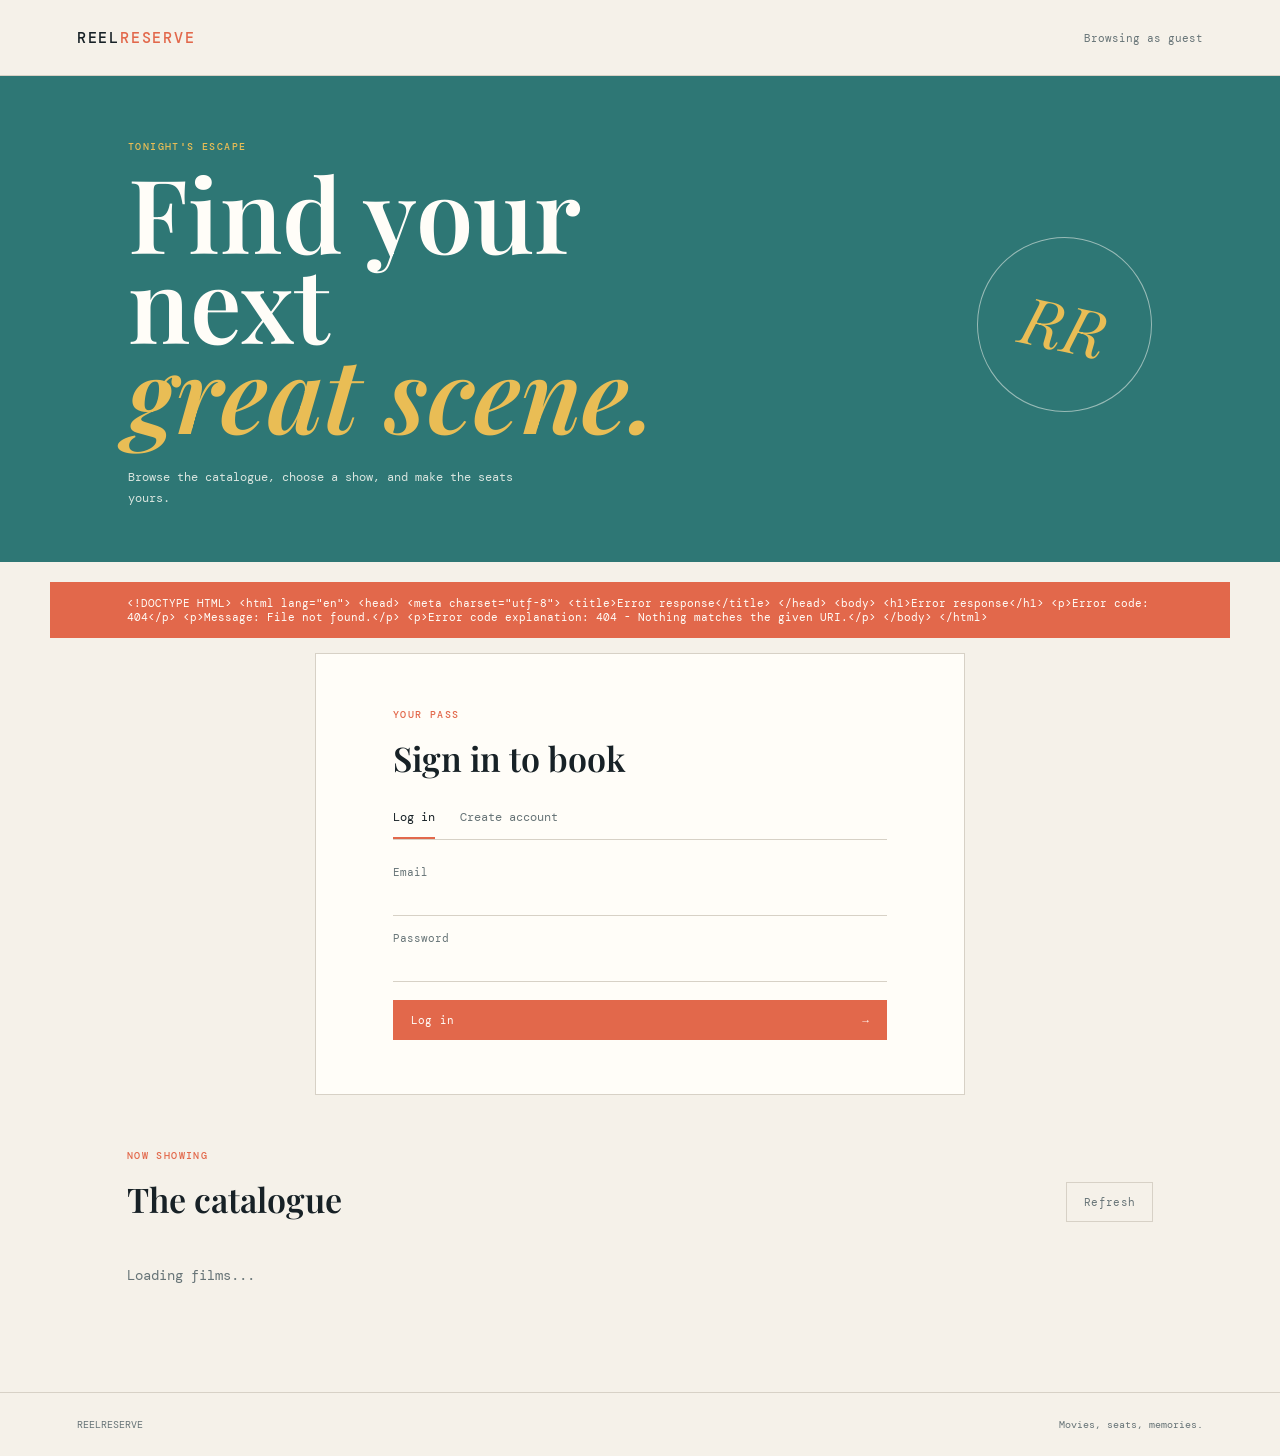
==== backend/src/main/webapp/index.html @ e282ca95 "Checkpoint: current build state" ====
<!DOCTYPE html>
<html lang="en">
<head>
    <meta charset="UTF-8">
    <meta name="viewport" content="width=device-width, initial-scale=1.0">
    <title>ReelReserve</title>
    <link rel="stylesheet" href="styles.css">
</head>
<body>
<header class="topbar">
    <a class="brand" href="#">REEL<span>RESERVE</span></a>
    <div class="account-actions">
        <span id="user-label" class="user-label">Browsing as guest</span>
        <button id="wallet-button" class="button button-quiet hidden" type="button">Wallet</button>
        <button id="logout-button" class="button button-quiet hidden" type="button">Log out</button>
    </div>
</header>

<main>
    <section class="hero-band">
        <div class="hero-copy">
            <p class="kicker">Tonight's escape</p>
            <h1>Find your next<br><em>great scene.</em></h1>
            <p class="hero-note">Browse the catalogue, choose a show, and make the seats yours.</p>
        </div>
        <div class="hero-mark" aria-hidden="true">RR</div>
    </section>

    <section id="notice" class="notice hidden" role="status"></section>

    <section id="account-panel" class="panel account-panel hidden">
        <div class="account-panel-heading">
            <div><p id="account-kind" class="kicker">Account</p><h2 id="account-name">Your wallet</h2><p id="account-email" class="account-email"></p></div>
            <div class="wallet-total"><span>Available balance</span><strong id="wallet-balance">Rs 0</strong></div>
        </div>
        <div class="account-facts"><span>Role <strong id="account-role">CUSTOMER</strong></span><span id="wallet-help">Balance updates after every booking and cancellation</span><button id="refresh-wallet-button" class="button button-quiet" type="button">Refresh balance</button></div>
    </section>

    <section id="auth-panel" class="panel auth-panel">
        <div class="panel-heading">
            <p class="kicker">Your pass</p>
            <h2>Sign in to book</h2>
        </div>
        <div class="auth-tabs" role="tablist">
            <button class="tab active" data-auth-mode="login" type="button">Log in</button>
            <button class="tab" data-auth-mode="register" type="button">Create account</button>
        </div>
        <form id="auth-form">
            <label id="name-field" class="field hidden">Name<input id="name" type="text" autocomplete="name"></label>
            <label class="field">Email<input id="email" type="email" required autocomplete="email"></label>
            <label class="field">Password<input id="password" type="password" required minlength="6" autocomplete="current-password"></label>
            <button class="button button-primary" type="submit"><span id="auth-submit-label">Log in</span><span aria-hidden="true">&#8594;</span></button>
        </form>
    </section>

    <section id="catalogue" class="catalogue-section">
        <div class="section-heading">
            <div><p class="kicker">Now showing</p><h2>The catalogue</h2></div>
            <button id="refresh-button" class="button button-quiet" type="button">Refresh</button>
        </div>
        <div id="movie-grid" class="movie-grid"><p class="loading">Loading films...</p></div>
    </section>

    <section id="details-panel" class="panel details-panel hidden">
        <button id="close-details" class="close-button" type="button" aria-label="Close movie details">&#215;</button>
        <div id="movie-details"></div>
    </section>

    <section id="admin-panel" class="admin-panel hidden">
        <div class="section-heading admin-heading">
            <div><p class="kicker">Admin studio</p><h2>Build the programme</h2></div>
            <span class="role-badge">ADMIN</span>
        </div>
        <div class="admin-grid">
            <section class="admin-column">
                <div class="admin-column-heading"><h3>Theatres</h3><button id="new-theatre-button" class="button button-quiet" type="button">New</button></div>
                <form id="theatre-form" class="admin-form hidden">
                    <input id="theatre-id" type="hidden">
                    <label class="field">Name<input id="theatre-name" required></label>
                    <label class="field">Location<input id="theatre-location" required></label>
                    <div class="form-actions"><button class="button button-primary" type="submit">Save theatre</button><button id="cancel-theatre" class="button button-quiet" type="button">Cancel</button></div>
                </form>
                <div id="theatre-list" class="admin-list"></div>
            </section>
            <section class="admin-column dependent-column">
                <div class="admin-column-heading"><h3>Selected theatre screens</h3><button id="new-screen-button" class="button button-quiet" type="button" disabled>New</button></div>
                <p id="screen-context" class="admin-context">Select a theatre first.</p>
                <form id="screen-form" class="admin-form hidden">
                    <input id="screen-id" type="hidden">
                    <label class="field">Name<input id="screen-name" required></label>
                    <label class="field">Rows<input id="screen-rows" placeholder="A-D" required></label>
                    <label class="field">Seats per row<input id="screen-seats" type="number" min="1" required></label>
                    <div class="form-actions"><button class="button button-primary" type="submit">Save screen</button><button id="cancel-screen" class="button button-quiet" type="button">Cancel</button></div>
                </form>
                <div id="screen-list" class="admin-list"></div>
            </section>
            <section class="admin-column dependent-column">
                <div class="admin-column-heading"><h3>Shows</h3><button id="new-show-button" class="button button-quiet" type="button" disabled>New</button></div>
                <p id="show-context" class="admin-context">Select a screen first.</p>
                <form id="show-form" class="admin-form hidden">
                    <input id="show-id" type="hidden">
                    <label class="field">Movie<select id="show-movie" required></select></label>
                    <label class="field">Start time<input id="show-time" type="datetime-local" required></label>
                    <div class="form-actions"><button class="button button-primary" type="submit">Save show</button><button id="cancel-show" class="button button-quiet" type="button">Cancel</button></div>
                </form>
                <div id="show-list" class="admin-list"></div>
            </section>
        </div>
    </section>

    <section id="bookings-section" class="catalogue-section hidden">
        <div class="section-heading"><div><p class="kicker">Your account</p><h2>My bookings</h2></div></div>
        <div id="booking-list" class="booking-list"></div>
    </section>
</main>

<footer><span>REELRESERVE</span><span>Movies, seats, memories.</span></footer>
<script src="app.js"></script>
</body>
</html>
---- backend/src/main/webapp/styles.css ----
@import url('https://fonts.googleapis.com/css2?family=DM+Mono:wght@400;500&family=Playfair+Display:ital,wght@0,600;0,700;1,600;1,700&display=swap');

:root { --ink:#172126; --paper:#f5f1e9; --muted:#677477; --line:#d7d1c6; --coral:#e2684b; --teal:#2e7775; --yellow:#e9bd55; --white:#fffdf8; }
* { box-sizing:border-box; }
body { margin:0; color:var(--ink); background:var(--paper); font-family:'DM Mono', monospace; font-size:14px; }
button, input { font:inherit; }
button { cursor:pointer; }
.topbar { height:76px; padding:0 6vw; border-bottom:1px solid var(--line); display:flex; align-items:center; justify-content:space-between; background:var(--paper); }
.brand { color:var(--ink); text-decoration:none; font-weight:500; letter-spacing:.12em; font-size:15px; }
.brand span { color:var(--coral); }
.account-actions { display:flex; gap:20px; align-items:center; color:var(--muted); font-size:11px; }
.hero-band { min-height:350px; padding:64px 10vw 54px; background:var(--teal); color:var(--white); display:flex; align-items:center; justify-content:space-between; overflow:hidden; }
.hero-copy { max-width:650px; position:relative; z-index:1; }
.kicker { margin:0 0 14px; color:var(--coral); text-transform:uppercase; letter-spacing:.14em; font-size:10px; font-weight:500; }
.hero-band .kicker { color:var(--yellow); }
h1, h2, h3 { margin:0; font-family:'Playfair Display', Georgia, serif; font-weight:600; letter-spacing:0; }
h1 { font-size:clamp(3.5rem, 8vw, 7.2rem); line-height:.88; }
h1 em { color:var(--yellow); }
.hero-note { max-width:390px; line-height:1.7; color:#d9e5df; margin:30px 0 0; font-size:12px; }
.hero-mark { width:175px; height:175px; border:1px solid rgba(255,253,248,.5); border-radius:50%; display:grid; place-items:center; color:var(--yellow); font-family:'Playfair Display',serif; font-style:italic; font-size:65px; transform:rotate(12deg); }
.panel, .catalogue-section { max-width:1180px; margin:0 auto; padding:54px 6vw; }
.auth-panel { max-width:650px; margin-top:25px; background:var(--white); border:1px solid var(--line); position:relative; }
.panel-heading h2, .section-heading h2 { font-size:34px; }
.auth-tabs { display:flex; gap:25px; border-bottom:1px solid var(--line); margin:28px 0 25px; }
.tab { border:0; border-bottom:2px solid transparent; padding:0 0 12px; background:transparent; color:var(--muted); font-size:12px; }
.tab.active { color:var(--ink); border-color:var(--coral); }
.field { display:block; color:var(--muted); font-size:11px; margin:15px 0; }
input { display:block; width:100%; border:0; border-bottom:1px solid var(--line); background:transparent; padding:11px 0; color:var(--ink); outline:0; }
input:focus { border-color:var(--teal); }
.button { border:1px solid var(--ink); padding:12px 17px; background:transparent; color:var(--ink); font-size:11px; letter-spacing:.03em; }
.button-primary { width:100%; margin-top:18px; display:flex; justify-content:space-between; background:var(--coral); color:var(--white); border-color:var(--coral); }
.button-quiet { border-color:var(--line); color:var(--muted); }
.button:hover { filter:brightness(.96); }
.section-heading { display:flex; align-items:end; justify-content:space-between; margin-bottom:30px; }
.movie-grid { display:grid; grid-template-columns:repeat(auto-fit,minmax(210px,1fr)); gap:14px; }
.movie-card { min-height:270px; padding:20px; display:flex; flex-direction:column; justify-content:space-between; background:var(--white); border:1px solid var(--line); transition:transform .2s ease; }
.movie-card:hover { transform:translateY(-5px); }
.poster { height:115px; margin:-20px -20px 20px; padding:16px; background:var(--yellow); color:var(--ink); display:flex; align-items:end; font-family:'Playfair Display',serif; font-size:27px; line-height:.9; }
.movie-card:nth-child(2n) .poster { background:var(--coral); color:var(--white); }
.movie-card:nth-child(3n) .poster { background:var(--teal); color:var(--white); }
.movie-card h3 { font-size:22px; line-height:1; }
.movie-meta { color:var(--muted); font-size:10px; margin-top:12px; }
.card-action { align-self:start; border:0; border-bottom:1px solid var(--coral); padding:12px 0 5px; background:transparent; color:var(--ink); font-size:11px; }
.notice { max-width:1180px; margin:20px auto -10px; padding:14px 6vw; background:var(--yellow); font-size:11px; }
.account-panel { max-width:1180px; margin:25px auto 0; padding:30px 6vw; background:var(--ink); color:var(--white); }
.account-panel-heading { display:flex; justify-content:space-between; align-items:end; gap:30px; }
.account-panel h2 { font-size:36px; }
.account-email { color:#c8d1cd; font-size:11px; margin:8px 0 0; }
.wallet-total { min-width:210px; padding:18px 20px; background:var(--yellow); color:var(--ink); }
.wallet-total span, .wallet-total strong { display:block; }
.wallet-total span { font-size:10px; text-transform:uppercase; letter-spacing:.1em; }
.wallet-total strong { margin-top:10px; font-family:'Playfair Display',serif; font-size:32px; }
.account-facts { display:flex; align-items:center; gap:30px; margin-top:25px; padding-top:16px; border-top:1px solid #3c484b; color:#c8d1cd; font-size:10px; }
.account-facts strong { color:var(--yellow); margin-left:6px; }
.account-facts .button { margin-left:auto; padding:8px 10px; color:var(--white); border-color:#627071; }
.admin-panel { max-width:1180px; margin:25px auto 0; padding:42px 6vw; background:#e7dfd1; border-top:5px solid var(--coral); }
.admin-heading { margin-bottom:25px; }
.role-badge { padding:7px 10px; background:var(--ink); color:var(--yellow); font-size:10px; letter-spacing:.12em; }
.admin-grid { display:grid; grid-template-columns:repeat(3, 1fr); gap:1px; background:var(--line); border:1px solid var(--line); }
.admin-column { min-width:0; padding:22px; background:var(--white); }
.dependent-column { background:#fbf8f1; }
.admin-column-heading { display:flex; align-items:center; justify-content:space-between; gap:15px; margin-bottom:18px; }
.admin-column h3 { font-size:23px; }
.admin-context { color:var(--muted); line-height:1.5; font-size:11px; margin:0 0 15px; }
.admin-list { display:grid; gap:7px; }
.admin-item { width:100%; display:flex; align-items:center; justify-content:space-between; gap:12px; padding:13px; border:1px solid var(--line); background:transparent; color:var(--ink); text-align:left; }
button.admin-item { cursor:pointer; }
.admin-item:hover, .admin-item.selected { border-color:var(--teal); background:#edf3ec; }
.admin-item strong, .admin-item small { display:block; }
.admin-item strong { font-family:'Playfair Display',serif; font-size:16px; font-weight:600; }
.admin-item small { color:var(--muted); font-size:9px; line-height:1.5; margin-top:4px; }
.item-actions { display:flex; gap:10px; flex-shrink:0; }
.item-actions i { color:var(--muted); font-style:normal; font-size:15px; cursor:pointer; }
.item-actions i:hover { color:var(--coral); }
.admin-form { border:1px solid var(--line); padding:15px; margin-bottom:15px; background:var(--paper); }
.admin-form .field { margin:11px 0; }
.admin-form select { display:block; width:100%; border:0; border-bottom:1px solid var(--line); padding:11px 0; background:transparent; color:var(--ink); }
.form-actions { display:flex; gap:8px; margin-top:15px; }
.form-actions .button { padding:10px 11px; }
.form-actions .button-primary { margin-top:0; width:auto; }
.details-panel { background:var(--ink); color:var(--white); position:relative; }
.details-panel .kicker { color:var(--yellow); }
.details-panel h2 { font-size:45px; max-width:650px; }
.details-copy { color:#c8d1cd; line-height:1.7; max-width:600px; margin:18px 0 28px; }
.show-row { display:flex; align-items:center; justify-content:space-between; border-top:1px solid #3c484b; padding:16px 0; gap:20px; }
.show-time { color:var(--yellow); }
.seat-list { display:flex; flex-wrap:wrap; gap:7px; margin:18px 0; }
.seat { min-width:39px; padding:8px 5px; border:1px solid #627071; color:var(--white); background:transparent; font-size:10px; }
.seat.available.selected { background:var(--yellow); color:var(--ink); border-color:var(--yellow); }
.seat.unavailable { color:#657073; border-color:#354144; text-decoration:line-through; cursor:not-allowed; }
.close-button { position:absolute; top:22px; right:25px; color:var(--white); background:transparent; border:0; font-size:25px; }
.booking-list { display:grid; gap:10px; }
.booking-item { display:flex; justify-content:space-between; align-items:center; gap:15px; padding:18px; border:1px solid var(--line); background:var(--white); font-size:11px; }
.booking-item strong { font-family:'Playfair Display',serif; font-size:20px; }
.loading { color:var(--muted); }
.hidden { display:none !important; }
footer { border-top:1px solid var(--line); margin-top:40px; padding:25px 6vw; display:flex; justify-content:space-between; color:var(--muted); font-size:10px; }
@media (max-width:850px) { .admin-grid { grid-template-columns:1fr; } }
@media (max-width:650px) { .topbar { padding:0 5vw; } .user-label { display:none; } .hero-band { padding:52px 7vw; min-height:330px; } .hero-mark { width:105px; height:105px; font-size:38px; } .panel, .catalogue-section, .admin-panel { padding:40px 7vw; } .account-panel-heading, .account-facts { align-items:start; flex-direction:column; gap:18px; } .wallet-total { width:100%; } .section-heading { align-items:start; gap:15px; } .panel-heading h2, .section-heading h2 { font-size:29px; } .details-panel h2 { font-size:36px; } .booking-item { align-items:start; flex-direction:column; } footer { flex-direction:column; gap:10px; } }
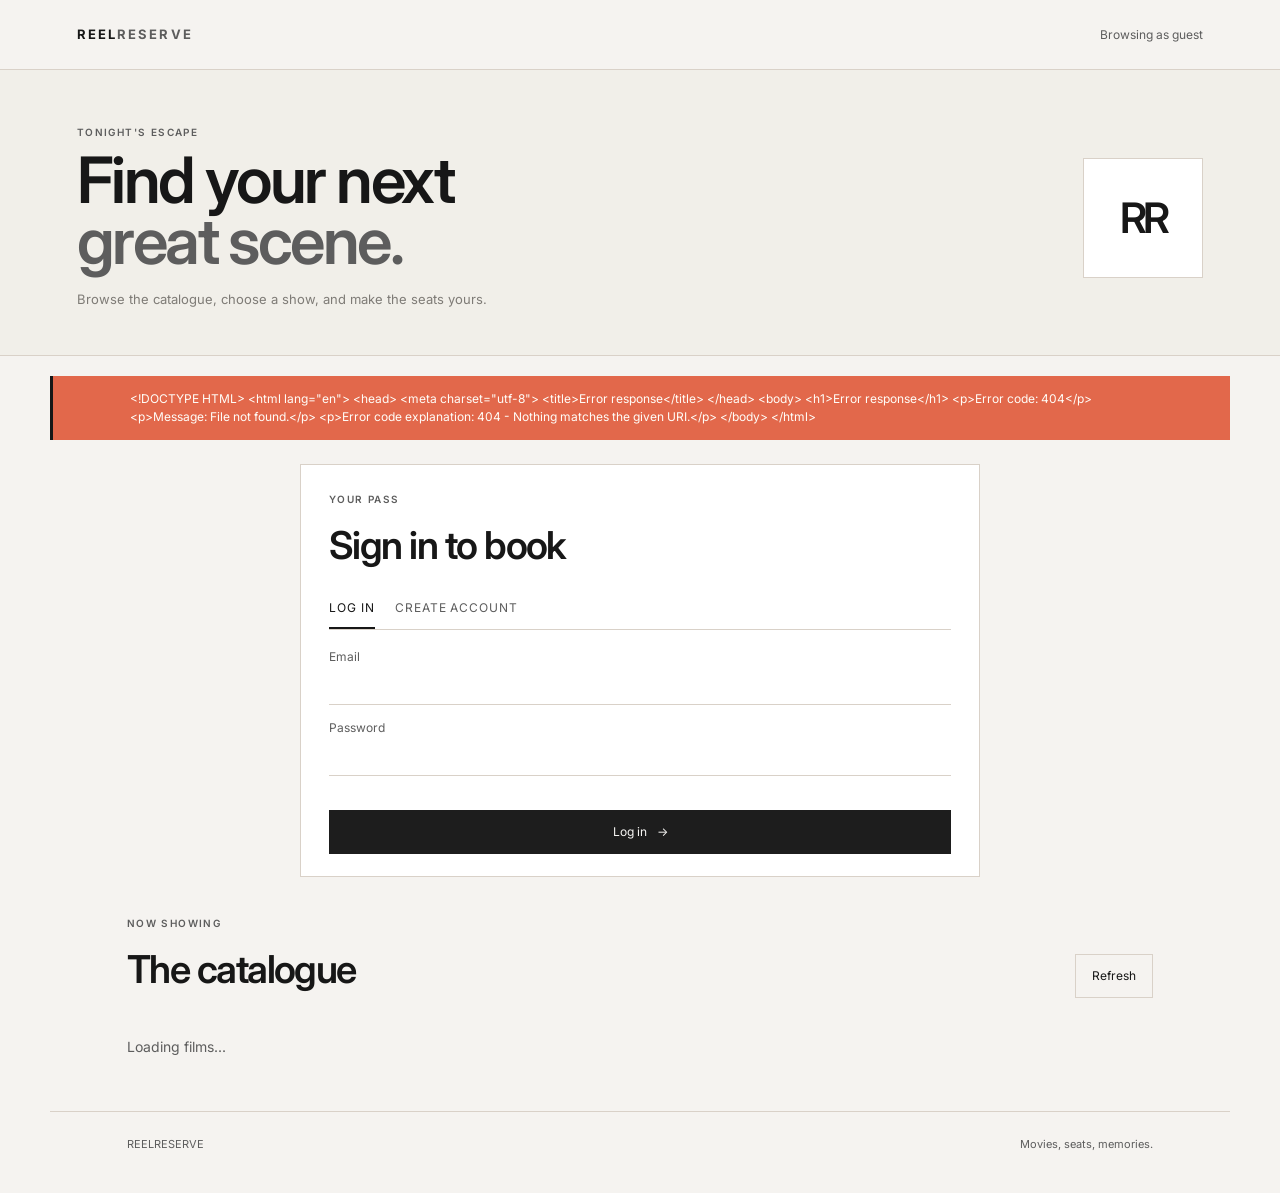
==== commit cf236d88: "chore: checkpoint current booking system" ====
--- a/backend/src/main/webapp/index.html
+++ b/backend/src/main/webapp/index.html
@@ -45,10 +45,15 @@
             <button class="tab active" data-auth-mode="login" type="button">Log in</button>
             <button class="tab" data-auth-mode="register" type="button">Create account</button>
         </div>
+        <div id="registration-role" class="auth-tabs hidden" role="tablist" aria-label="Account type">
+            <button class="tab active" data-register-role="CUSTOMER" type="button">Customer</button>
+            <button class="tab" data-register-role="ADMIN" type="button">Admin</button>
+        </div>
         <form id="auth-form">
             <label id="name-field" class="field hidden">Name<input id="name" type="text" autocomplete="name"></label>
             <label class="field">Email<input id="email" type="email" required autocomplete="email"></label>
             <label class="field">Password<input id="password" type="password" required minlength="6" autocomplete="current-password"></label>
+            <label id="admin-key-field" class="field hidden">Admin access code<input id="admin-key" type="password" autocomplete="off"></label>
             <button class="button button-primary" type="submit"><span id="auth-submit-label">Log in</span><span aria-hidden="true">&#8594;</span></button>
         </form>
     </section>
--- a/backend/src/main/webapp/styles.css
+++ b/backend/src/main/webapp/styles.css
@@ -1,99 +1,453 @@
-@import url('https://fonts.googleapis.com/css2?family=DM+Mono:wght@400;500&family=Playfair+Display:ital,wght@0,600;0,700;1,600;1,700&display=swap');
-
-:root { --ink:#172126; --paper:#f5f1e9; --muted:#677477; --line:#d7d1c6; --coral:#e2684b; --teal:#2e7775; --yellow:#e9bd55; --white:#fffdf8; }
-* { box-sizing:border-box; }
-body { margin:0; color:var(--ink); background:var(--paper); font-family:'DM Mono', monospace; font-size:14px; }
-button, input { font:inherit; }
-button { cursor:pointer; }
-.topbar { height:76px; padding:0 6vw; border-bottom:1px solid var(--line); display:flex; align-items:center; justify-content:space-between; background:var(--paper); }
-.brand { color:var(--ink); text-decoration:none; font-weight:500; letter-spacing:.12em; font-size:15px; }
-.brand span { color:var(--coral); }
-.account-actions { display:flex; gap:20px; align-items:center; color:var(--muted); font-size:11px; }
-.hero-band { min-height:350px; padding:64px 10vw 54px; background:var(--teal); color:var(--white); display:flex; align-items:center; justify-content:space-between; overflow:hidden; }
-.hero-copy { max-width:650px; position:relative; z-index:1; }
-.kicker { margin:0 0 14px; color:var(--coral); text-transform:uppercase; letter-spacing:.14em; font-size:10px; font-weight:500; }
-.hero-band .kicker { color:var(--yellow); }
-h1, h2, h3 { margin:0; font-family:'Playfair Display', Georgia, serif; font-weight:600; letter-spacing:0; }
-h1 { font-size:clamp(3.5rem, 8vw, 7.2rem); line-height:.88; }
-h1 em { color:var(--yellow); }
-.hero-note { max-width:390px; line-height:1.7; color:#d9e5df; margin:30px 0 0; font-size:12px; }
-.hero-mark { width:175px; height:175px; border:1px solid rgba(255,253,248,.5); border-radius:50%; display:grid; place-items:center; color:var(--yellow); font-family:'Playfair Display',serif; font-style:italic; font-size:65px; transform:rotate(12deg); }
-.panel, .catalogue-section { max-width:1180px; margin:0 auto; padding:54px 6vw; }
-.auth-panel { max-width:650px; margin-top:25px; background:var(--white); border:1px solid var(--line); position:relative; }
-.panel-heading h2, .section-heading h2 { font-size:34px; }
-.auth-tabs { display:flex; gap:25px; border-bottom:1px solid var(--line); margin:28px 0 25px; }
-.tab { border:0; border-bottom:2px solid transparent; padding:0 0 12px; background:transparent; color:var(--muted); font-size:12px; }
-.tab.active { color:var(--ink); border-color:var(--coral); }
-.field { display:block; color:var(--muted); font-size:11px; margin:15px 0; }
-input { display:block; width:100%; border:0; border-bottom:1px solid var(--line); background:transparent; padding:11px 0; color:var(--ink); outline:0; }
-input:focus { border-color:var(--teal); }
-.button { border:1px solid var(--ink); padding:12px 17px; background:transparent; color:var(--ink); font-size:11px; letter-spacing:.03em; }
-.button-primary { width:100%; margin-top:18px; display:flex; justify-content:space-between; background:var(--coral); color:var(--white); border-color:var(--coral); }
-.button-quiet { border-color:var(--line); color:var(--muted); }
-.button:hover { filter:brightness(.96); }
-.section-heading { display:flex; align-items:end; justify-content:space-between; margin-bottom:30px; }
-.movie-grid { display:grid; grid-template-columns:repeat(auto-fit,minmax(210px,1fr)); gap:14px; }
-.movie-card { min-height:270px; padding:20px; display:flex; flex-direction:column; justify-content:space-between; background:var(--white); border:1px solid var(--line); transition:transform .2s ease; }
-.movie-card:hover { transform:translateY(-5px); }
-.poster { height:115px; margin:-20px -20px 20px; padding:16px; background:var(--yellow); color:var(--ink); display:flex; align-items:end; font-family:'Playfair Display',serif; font-size:27px; line-height:.9; }
-.movie-card:nth-child(2n) .poster { background:var(--coral); color:var(--white); }
-.movie-card:nth-child(3n) .poster { background:var(--teal); color:var(--white); }
-.movie-card h3 { font-size:22px; line-height:1; }
-.movie-meta { color:var(--muted); font-size:10px; margin-top:12px; }
-.card-action { align-self:start; border:0; border-bottom:1px solid var(--coral); padding:12px 0 5px; background:transparent; color:var(--ink); font-size:11px; }
-.notice { max-width:1180px; margin:20px auto -10px; padding:14px 6vw; background:var(--yellow); font-size:11px; }
-.account-panel { max-width:1180px; margin:25px auto 0; padding:30px 6vw; background:var(--ink); color:var(--white); }
-.account-panel-heading { display:flex; justify-content:space-between; align-items:end; gap:30px; }
-.account-panel h2 { font-size:36px; }
-.account-email { color:#c8d1cd; font-size:11px; margin:8px 0 0; }
-.wallet-total { min-width:210px; padding:18px 20px; background:var(--yellow); color:var(--ink); }
-.wallet-total span, .wallet-total strong { display:block; }
-.wallet-total span { font-size:10px; text-transform:uppercase; letter-spacing:.1em; }
-.wallet-total strong { margin-top:10px; font-family:'Playfair Display',serif; font-size:32px; }
-.account-facts { display:flex; align-items:center; gap:30px; margin-top:25px; padding-top:16px; border-top:1px solid #3c484b; color:#c8d1cd; font-size:10px; }
-.account-facts strong { color:var(--yellow); margin-left:6px; }
-.account-facts .button { margin-left:auto; padding:8px 10px; color:var(--white); border-color:#627071; }
-.admin-panel { max-width:1180px; margin:25px auto 0; padding:42px 6vw; background:#e7dfd1; border-top:5px solid var(--coral); }
-.admin-heading { margin-bottom:25px; }
-.role-badge { padding:7px 10px; background:var(--ink); color:var(--yellow); font-size:10px; letter-spacing:.12em; }
-.admin-grid { display:grid; grid-template-columns:repeat(3, 1fr); gap:1px; background:var(--line); border:1px solid var(--line); }
-.admin-column { min-width:0; padding:22px; background:var(--white); }
-.dependent-column { background:#fbf8f1; }
-.admin-column-heading { display:flex; align-items:center; justify-content:space-between; gap:15px; margin-bottom:18px; }
-.admin-column h3 { font-size:23px; }
-.admin-context { color:var(--muted); line-height:1.5; font-size:11px; margin:0 0 15px; }
-.admin-list { display:grid; gap:7px; }
-.admin-item { width:100%; display:flex; align-items:center; justify-content:space-between; gap:12px; padding:13px; border:1px solid var(--line); background:transparent; color:var(--ink); text-align:left; }
-button.admin-item { cursor:pointer; }
-.admin-item:hover, .admin-item.selected { border-color:var(--teal); background:#edf3ec; }
-.admin-item strong, .admin-item small { display:block; }
-.admin-item strong { font-family:'Playfair Display',serif; font-size:16px; font-weight:600; }
-.admin-item small { color:var(--muted); font-size:9px; line-height:1.5; margin-top:4px; }
-.item-actions { display:flex; gap:10px; flex-shrink:0; }
-.item-actions i { color:var(--muted); font-style:normal; font-size:15px; cursor:pointer; }
-.item-actions i:hover { color:var(--coral); }
-.admin-form { border:1px solid var(--line); padding:15px; margin-bottom:15px; background:var(--paper); }
-.admin-form .field { margin:11px 0; }
-.admin-form select { display:block; width:100%; border:0; border-bottom:1px solid var(--line); padding:11px 0; background:transparent; color:var(--ink); }
-.form-actions { display:flex; gap:8px; margin-top:15px; }
-.form-actions .button { padding:10px 11px; }
-.form-actions .button-primary { margin-top:0; width:auto; }
-.details-panel { background:var(--ink); color:var(--white); position:relative; }
-.details-panel .kicker { color:var(--yellow); }
-.details-panel h2 { font-size:45px; max-width:650px; }
-.details-copy { color:#c8d1cd; line-height:1.7; max-width:600px; margin:18px 0 28px; }
-.show-row { display:flex; align-items:center; justify-content:space-between; border-top:1px solid #3c484b; padding:16px 0; gap:20px; }
-.show-time { color:var(--yellow); }
-.seat-list { display:flex; flex-wrap:wrap; gap:7px; margin:18px 0; }
-.seat { min-width:39px; padding:8px 5px; border:1px solid #627071; color:var(--white); background:transparent; font-size:10px; }
-.seat.available.selected { background:var(--yellow); color:var(--ink); border-color:var(--yellow); }
-.seat.unavailable { color:#657073; border-color:#354144; text-decoration:line-through; cursor:not-allowed; }
-.close-button { position:absolute; top:22px; right:25px; color:var(--white); background:transparent; border:0; font-size:25px; }
-.booking-list { display:grid; gap:10px; }
-.booking-item { display:flex; justify-content:space-between; align-items:center; gap:15px; padding:18px; border:1px solid var(--line); background:var(--white); font-size:11px; }
-.booking-item strong { font-family:'Playfair Display',serif; font-size:20px; }
-.loading { color:var(--muted); }
-.hidden { display:none !important; }
-footer { border-top:1px solid var(--line); margin-top:40px; padding:25px 6vw; display:flex; justify-content:space-between; color:var(--muted); font-size:10px; }
-@media (max-width:850px) { .admin-grid { grid-template-columns:1fr; } }
-@media (max-width:650px) { .topbar { padding:0 5vw; } .user-label { display:none; } .hero-band { padding:52px 7vw; min-height:330px; } .hero-mark { width:105px; height:105px; font-size:38px; } .panel, .catalogue-section, .admin-panel { padding:40px 7vw; } .account-panel-heading, .account-facts { align-items:start; flex-direction:column; gap:18px; } .wallet-total { width:100%; } .section-heading { align-items:start; gap:15px; } .panel-heading h2, .section-heading h2 { font-size:29px; } .details-panel h2 { font-size:36px; } .booking-item { align-items:start; flex-direction:column; } footer { flex-direction:column; gap:10px; } }
+@import url('https://fonts.googleapis.com/css2?family=Inter:wght@400;500;600;700&display=swap');
+
+:root {
+    --bg: #f5f3f0;
+    --panel: #ffffff;
+    --panel-soft: #f1efe9;
+    --line: #d9d1c8;
+    --ink: #171717;
+    --muted: #5d5d5d;
+    --text-soft: #7e7b76;
+    --accent: #1f2323;
+    --accent-soft: #e8e4df;
+    --button: #1d1d1d;
+    --button-text: #f7f6f4;
+    --warning: #f1e7b8;
+    --success: #dfe9dd;
+    --danger: #f0d8d3;
+}
+
+* { box-sizing: border-box; }
+html { scroll-behavior: smooth; }
+body {
+    margin: 0;
+    background: var(--bg);
+    color: var(--ink);
+    font-family: 'Inter', sans-serif;
+    font-size: 14px;
+    line-height: 1.5;
+}
+button, input, select { font: inherit; }
+button { cursor: pointer; }
+button:disabled { cursor: not-allowed; opacity: 0.6; }
+
+a { color: inherit; text-decoration: none; }
+
+.topbar {
+    height: 70px;
+    padding: 0 6vw;
+    display: flex;
+    align-items: center;
+    justify-content: space-between;
+    border-bottom: 1px solid var(--line);
+    background: rgba(245, 243, 240, 0.96);
+    position: sticky;
+    top: 0;
+    z-index: 10;
+}
+.brand {
+    letter-spacing: 0.16em;
+    font-size: 13px;
+    font-weight: 700;
+    text-transform: uppercase;
+}
+.brand span { color: var(--muted); }
+.account-actions {
+    display: flex;
+    align-items: center;
+    gap: 16px;
+}
+.user-label {
+    font-size: 12px;
+    color: var(--muted);
+}
+
+.hero-band {
+    min-height: 240px;
+    padding: 56px 6vw 46px;
+    background: var(--panel-soft);
+    border-bottom: 1px solid var(--line);
+    display: flex;
+    align-items: center;
+    justify-content: space-between;
+    gap: 32px;
+}
+.hero-copy { max-width: 620px; }
+.kicker {
+    margin: 0 0 12px;
+    color: var(--muted);
+    font-size: 10px;
+    line-height: 1.2;
+    letter-spacing: 0.14em;
+    text-transform: uppercase;
+    font-weight: 600;
+}
+h1, h2, h3 { margin: 0; font-weight: 600; letter-spacing: -0.04em; }
+h1 {
+    font-size: clamp(2.6rem, 5vw, 5rem);
+    line-height: 0.95;
+}
+h1 em { font-style: normal; color: var(--muted); }
+.hero-note {
+    margin: 18px 0 0;
+    max-width: 440px;
+    color: var(--text-soft);
+    font-size: 13px;
+}
+.hero-mark {
+    width: 120px;
+    height: 120px;
+    display: grid;
+    place-items: center;
+    border: 1px solid var(--line);
+    background: var(--panel);
+    font-size: 42px;
+    font-weight: 600;
+    letter-spacing: -0.08em;
+}
+
+.panel, .catalogue-section { max-width: 1180px; margin: 0 auto; padding: 40px 6vw; }
+.auth-panel {
+    max-width: 680px;
+    margin-top: 24px;
+    padding: 28px 28px 22px;
+    background: var(--panel);
+    border: 1px solid var(--line);
+}
+.panel-heading h2, .section-heading h2 { font-size: clamp(2rem, 3vw, 2.7rem); }
+.auth-tabs {
+    display: flex;
+    gap: 20px;
+    margin: 24px 0 18px;
+    border-bottom: 1px solid var(--line);
+}
+.tab {
+    border: 0;
+    background: transparent;
+    color: var(--muted);
+    padding: 0 0 10px;
+    font-size: 12px;
+    letter-spacing: 0.08em;
+    text-transform: uppercase;
+    border-bottom: 2px solid transparent;
+}
+.tab.active {
+    color: var(--ink);
+    border-color: var(--ink);
+}
+.inline-copy {
+    margin: 0 0 18px;
+    color: var(--muted);
+    font-size: 12px;
+}
+.field {
+    display: block;
+    margin: 14px 0;
+    color: var(--muted);
+    font-size: 12px;
+}
+input, select {
+    display: block;
+    width: 100%;
+    border: 0;
+    border-bottom: 1px solid var(--line);
+    background: transparent;
+    padding: 10px 0;
+    color: var(--ink);
+    outline: none;
+}
+input:focus, select:focus {
+    border-color: var(--ink);
+}
+.button {
+    border: 1px solid var(--button);
+    background: var(--button);
+    color: var(--button-text);
+    display: inline-flex;
+    align-items: center;
+    justify-content: center;
+    gap: 10px;
+    padding: 12px 16px;
+    font-size: 12px;
+    transition: opacity .2s ease;
+}
+.button:hover { opacity: 0.96; }
+.button-primary {
+    width: 100%;
+    margin-top: 20px;
+}
+.button-quiet {
+    background: transparent;
+    color: var(--ink);
+    border-color: var(--line);
+}
+.subtle-link {
+    border: 0;
+    background: transparent;
+    color: var(--ink);
+    padding: 0;
+    font-size: 12px;
+    text-decoration: underline;
+    text-underline-offset: 3px;
+}
+.inline-link-row {
+    margin-top: 16px;
+    display: flex;
+    justify-content: flex-end;
+}
+
+.section-heading {
+    display: flex;
+    align-items: end;
+    justify-content: space-between;
+    gap: 18px;
+    margin-bottom: 24px;
+}
+.movie-grid {
+    display: grid;
+    grid-template-columns: repeat(auto-fit, minmax(220px, 1fr));
+    gap: 14px;
+}
+.movie-card {
+    background: var(--panel);
+    border: 1px solid var(--line);
+    padding: 18px;
+    min-height: 260px;
+    display: flex;
+    flex-direction: column;
+    justify-content: space-between;
+}
+.poster {
+    height: 120px;
+    margin: -18px -18px 18px;
+    display: flex;
+    align-items: end;
+    padding: 16px;
+    background: var(--accent-soft);
+    font-weight: 600;
+    font-size: 28px;
+    letter-spacing: -0.06em;
+}
+.movie-card:nth-child(2n) .poster { background: #e7e2db; }
+.movie-card:nth-child(3n) .poster { background: #ece8e1; }
+.movie-card h3 {
+    font-size: 22px;
+    line-height: 1.1;
+}
+.movie-meta { color: var(--muted); font-size: 11px; margin-top: 10px; }
+.card-action {
+    align-self: flex-start;
+    background: transparent;
+    border: 0;
+    border-bottom: 1px solid var(--ink);
+    padding: 10px 0 4px;
+    color: var(--ink);
+    font-size: 12px;
+}
+.notice {
+    max-width: 1180px;
+    margin: 20px auto 0;
+    padding: 14px 6vw;
+    background: var(--warning);
+    border-left: 3px solid var(--ink);
+    font-size: 12px;
+}
+
+.account-panel {
+    max-width: 1180px;
+    margin: 24px auto 0;
+    padding: 28px 6vw;
+    background: var(--ink);
+    color: var(--button-text);
+}
+.account-panel-heading {
+    display: flex;
+    justify-content: space-between;
+    align-items: end;
+    gap: 20px;
+}
+.account-panel h2 { font-size: 32px; }
+.account-email { margin-top: 8px; color: #d0d3d1; font-size: 11px; }
+.wallet-total {
+    min-width: 220px;
+    padding: 16px 18px;
+    background: var(--warning);
+    color: var(--ink);
+}
+.wallet-total span, .wallet-total strong { display: block; }
+.wallet-total span { font-size: 10px; letter-spacing: 0.12em; text-transform: uppercase; }
+.wallet-total strong { margin-top: 8px; font-size: 28px; }
+.account-facts {
+    display: flex;
+    align-items: center;
+    gap: 24px;
+    margin-top: 18px;
+    padding-top: 14px;
+    border-top: 1px solid rgba(255,255,255,0.15);
+    font-size: 11px;
+    color: #d0d3d1;
+}
+.account-facts strong { color: var(--warning); }
+.account-facts .button { margin-left: auto; }
+
+.admin-panel {
+    max-width: 1180px;
+    margin: 28px auto 0;
+    padding: 40px 6vw;
+    background: var(--panel-soft);
+    border-top: 3px solid var(--ink);
+}
+.role-badge {
+    background: var(--ink);
+    color: var(--button-text);
+    padding: 8px 10px;
+    font-size: 10px;
+    letter-spacing: 0.12em;
+    text-transform: uppercase;
+}
+.admin-grid {
+    display: grid;
+    grid-template-columns: repeat(3, 1fr);
+    gap: 1px;
+    margin-top: 24px;
+    background: var(--line);
+    border: 1px solid var(--line);
+}
+.admin-column {
+    min-width: 0;
+    padding: 20px;
+    background: var(--panel);
+}
+.dependent-column { background: #faf8f5; }
+.admin-column-heading {
+    display: flex;
+    align-items: center;
+    justify-content: space-between;
+    gap: 12px;
+    margin-bottom: 16px;
+}
+.admin-column h3 { font-size: 22px; }
+.admin-context { margin: 0 0 14px; color: var(--muted); font-size: 12px; }
+.admin-list { display: grid; gap: 8px; }
+.admin-item {
+    width: 100%;
+    display: flex;
+    align-items: center;
+    justify-content: space-between;
+    gap: 10px;
+    padding: 12px 10px;
+    border: 1px solid var(--line);
+    background: transparent;
+    text-align: left;
+    color: var(--ink);
+}
+.admin-item:hover, .admin-item.selected {
+    border-color: var(--ink);
+    background: #f3f1ee;
+}
+.admin-item strong, .admin-item small { display: block; }
+.admin-item strong { font-size: 17px; }
+.admin-item small { color: var(--muted); font-size: 10px; margin-top: 3px; }
+.item-actions {
+    display: flex;
+    align-items: center;
+    gap: 8px;
+    font-size: 14px;
+    color: var(--muted);
+}
+.admin-form {
+    padding: 14px;
+    margin-bottom: 14px;
+    border: 1px solid var(--line);
+    background: var(--panel-soft);
+}
+.form-actions {
+    display: flex;
+    gap: 8px;
+    margin-top: 18px;
+}
+.form-actions .button { width: auto; margin-top: 0; }
+
+.details-panel {
+    background: var(--ink);
+    color: var(--button-text);
+    position: relative;
+}
+.details-panel .kicker { color: #d3d1cf; }
+.details-panel h2 { font-size: 38px; }
+.details-copy { max-width: 640px; color: #d0d3d1; line-height: 1.7; margin: 16px 0 20px; }
+.show-row {
+    display: flex;
+    align-items: center;
+    justify-content: space-between;
+    gap: 18px;
+    border-top: 1px solid rgba(255,255,255,0.15);
+    padding: 16px 0;
+}
+.show-time { color: var(--warning); }
+.seat-list { display: flex; flex-wrap: wrap; gap: 8px; margin: 18px 0; }
+.seat {
+    min-width: 42px;
+    padding: 8px 6px;
+    background: transparent;
+    border: 1px solid #8a8a8a;
+    color: var(--button-text);
+}
+.seat.available { background: #2e7d32; border-color: #2e7d32; }
+.seat.held { background: #d9a700; border-color: #d9a700; color: var(--ink); }
+.seat.unavailable { background: #7a7a7a; border-color: #7a7a7a; text-decoration: line-through; }
+.seat.selected { outline: 2px solid #b4d5ff; outline-offset: 2px; }
+.seat.available.selected { background: #d9a700; border-color: #d9a700; color: var(--ink); }
+.seat-info { color: #d0d3d1; font-size: 12px; margin-top: 12px; }
+.close-button {
+    position: absolute;
+    top: 18px;
+    right: 18px;
+    background: transparent;
+    border: 0;
+    color: var(--button-text);
+    font-size: 32px;
+}
+.booking-list { display: grid; gap: 10px; }
+.booking-item {
+    display: flex;
+    align-items: center;
+    justify-content: space-between;
+    gap: 16px;
+    padding: 16px 18px;
+    border: 1px solid var(--line);
+    background: var(--panel);
+}
+.booking-item strong { font-size: 20px; }
+.loading { color: var(--muted); }
+.hidden { display: none !important; }
+
+footer {
+    max-width: 1180px;
+    margin: 0 auto;
+    padding: 24px 6vw 40px;
+    display: flex;
+    justify-content: space-between;
+    gap: 16px;
+    color: var(--muted);
+    font-size: 11px;
+    border-top: 1px solid var(--line);
+}
+
+@media (max-width: 850px) {
+    .admin-grid { grid-template-columns: 1fr; }
+}
+@media (max-width: 650px) {
+    .topbar { padding: 0 5vw; }
+    .user-label { display: none; }
+    .hero-band {
+        flex-direction: column;
+        align-items: flex-start;
+        padding: 40px 7vw 36px;
+    }
+    .panel, .catalogue-section, .admin-panel, .account-panel { padding-left: 7vw; padding-right: 7vw; }
+    .section-heading, .account-panel-heading, .account-facts, .booking-item { flex-direction: column; align-items: flex-start; }
+    .account-facts .button { margin-left: 0; }
+    footer { flex-direction: column; }
+}
+
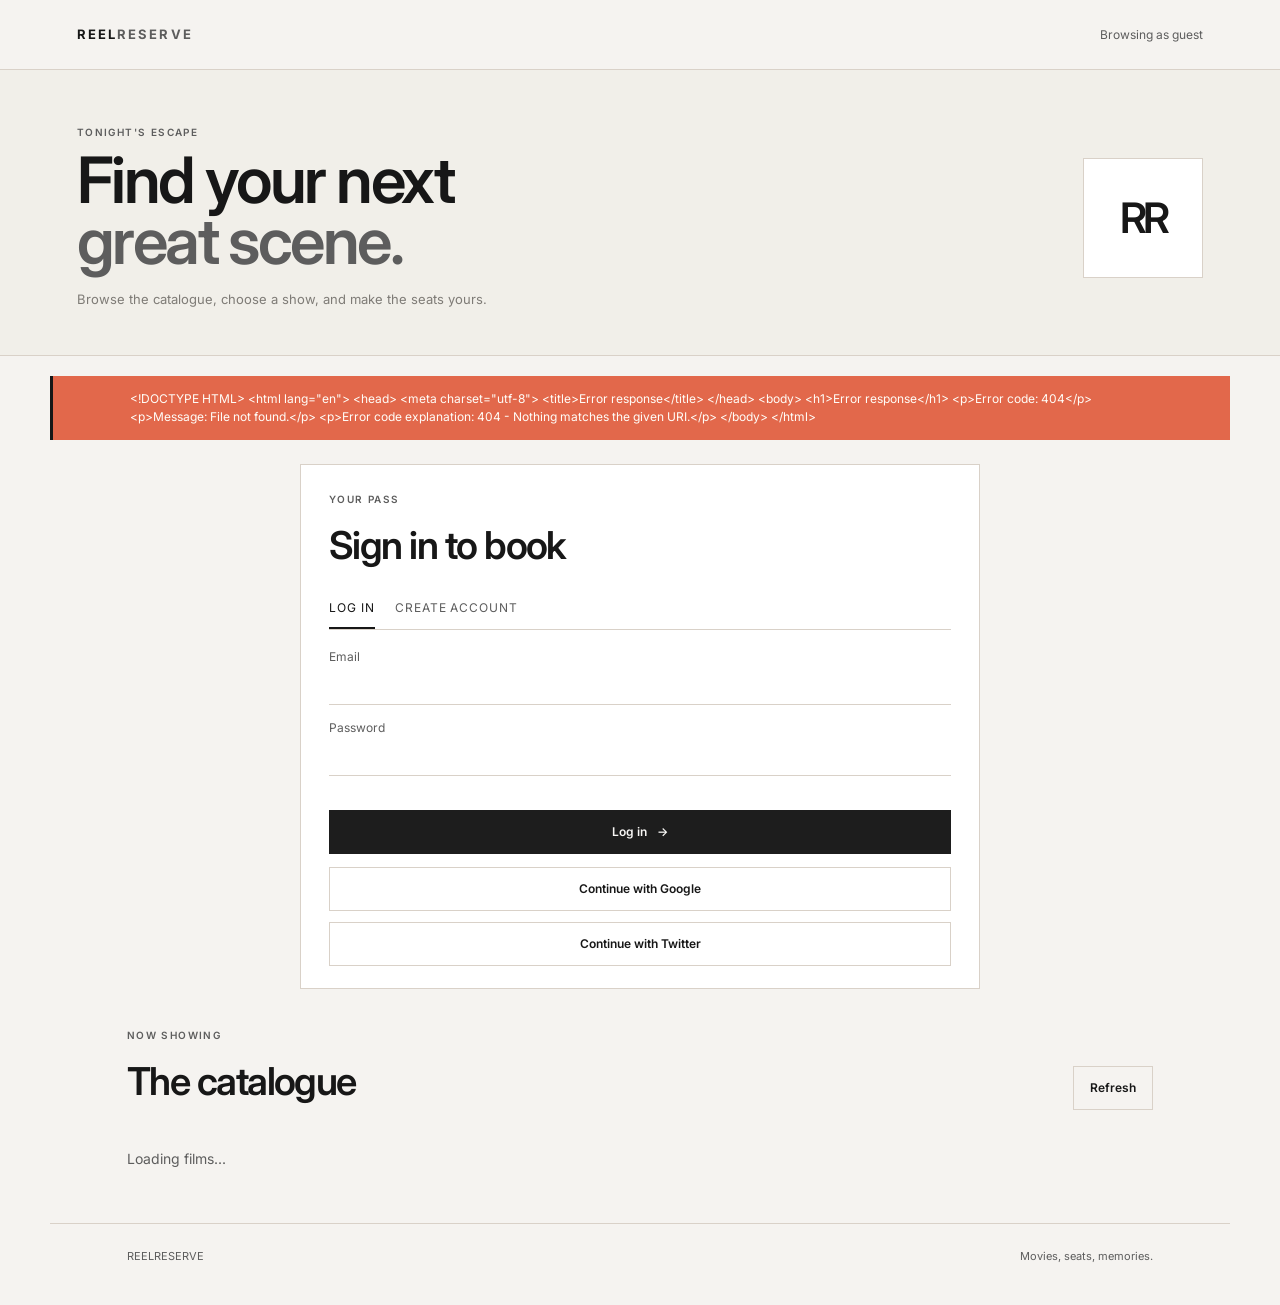
==== commit aa546511: "Implement OAuth and OTP booking flows" ====
--- a/backend/src/main/webapp/index.html
+++ b/backend/src/main/webapp/index.html
@@ -34,6 +34,11 @@
             <div class="wallet-total"><span>Available balance</span><strong id="wallet-balance">Rs 0</strong></div>
         </div>
         <div class="account-facts"><span>Role <strong id="account-role">CUSTOMER</strong></span><span id="wallet-help">Balance updates after every booking and cancellation</span><button id="refresh-wallet-button" class="button button-quiet" type="button">Refresh balance</button></div>
+        <div id="provider-links" class="provider-links hidden">
+            <span>Sign-in methods</span>
+            <button id="link-google-button" class="button button-quiet" type="button">Link Google</button>
+            <button id="link-twitter-button" class="button button-quiet" type="button">Link Twitter</button>
+        </div>
     </section>
 
     <section id="auth-panel" class="panel auth-panel">
@@ -52,9 +57,62 @@
         <form id="auth-form">
             <label id="name-field" class="field hidden">Name<input id="name" type="text" autocomplete="name"></label>
             <label class="field">Email<input id="email" type="email" required autocomplete="email"></label>
+            <label id="phone-field" class="field hidden">Phone number<input id="phone-number" type="tel" inputmode="tel" autocomplete="tel" placeholder="+14155552671" pattern="\\+[1-9][0-9]{7,14}"></label>
             <label class="field">Password<input id="password" type="password" required minlength="6" autocomplete="current-password"></label>
             <label id="admin-key-field" class="field hidden">Admin access code<input id="admin-key" type="password" autocomplete="off"></label>
             <button class="button button-primary" type="submit"><span id="auth-submit-label">Log in</span><span aria-hidden="true">&#8594;</span></button>
+        </form>
+        <div class="social-auth" aria-label="Social sign in">
+            <button id="google-sign-in" class="button button-quiet" type="button">Continue with Google</button>
+            <button id="twitter-sign-in" class="button button-quiet" type="button">Continue with Twitter</button>
+        </div>
+    </section>
+
+    <section id="booking-otp-panel" class="panel otp-panel hidden" aria-labelledby="booking-otp-panel-title">
+        <div class="otp-panel-heading">
+            <div>
+                <p class="kicker">Booking verification</p>
+                <h2 id="booking-otp-panel-title">Confirm booking</h2>
+                <p id="booking-otp-destination" class="inline-copy"></p>
+            </div>
+            <button id="booking-otp-close-button" class="close-button" type="button" aria-label="Close booking verification">&#215;</button>
+        </div>
+        <form id="booking-otp-form" class="otp-form">
+            <label class="field" for="booking-otp-code">Verification code
+                <input id="booking-otp-code" type="text" inputmode="numeric" autocomplete="one-time-code"
+                       pattern="[0-9]{6}" maxlength="6" required aria-describedby="booking-otp-status">
+            </label>
+            <div class="otp-meta">
+                <span>Code expires in <strong id="booking-otp-expiry-timer">05:00</strong></span>
+                <button id="booking-otp-resend-button" class="button button-quiet" type="button" disabled>Resend code</button>
+            </div>
+            <p id="booking-otp-resend-timer" class="otp-timer" aria-live="polite"></p>
+            <p id="booking-otp-status" class="otp-status" aria-live="polite"></p>
+            <button id="booking-otp-verify-button" class="button button-primary" type="submit">Verify and book</button>
+        </form>
+    </section>
+
+    <section id="cancellation-otp-panel" class="panel otp-panel hidden" aria-labelledby="otp-panel-title">
+        <div class="otp-panel-heading">
+            <div>
+                <p class="kicker">Cancellation verification</p>
+                <h2 id="otp-panel-title">Confirm cancellation</h2>
+                <p id="otp-panel-destination" class="inline-copy"></p>
+            </div>
+            <button id="otp-close-button" class="close-button" type="button" aria-label="Close cancellation verification">&#215;</button>
+        </div>
+        <form id="cancellation-otp-form" class="otp-form">
+            <label class="field" for="cancellation-otp-code">Verification code
+                <input id="cancellation-otp-code" type="text" inputmode="numeric" autocomplete="one-time-code"
+                       pattern="[0-9]{6}" maxlength="6" required aria-describedby="otp-status">
+            </label>
+            <div class="otp-meta">
+                <span>Code expires in <strong id="otp-expiry-timer">05:00</strong></span>
+                <button id="otp-resend-button" class="button button-quiet" type="button" disabled>Resend code</button>
+            </div>
+            <p id="otp-resend-timer" class="otp-timer" aria-live="polite"></p>
+            <p id="otp-status" class="otp-status" aria-live="polite"></p>
+            <button id="otp-verify-button" class="button button-primary" type="submit">Verify and cancel</button>
         </form>
     </section>
 
--- a/backend/src/main/webapp/styles.css
+++ b/backend/src/main/webapp/styles.css
@@ -159,10 +159,19 @@
 input:focus, select:focus {
     border-color: var(--ink);
 }
+.button,
+button.tab,
+.card-action,
+.admin-item,
+.seat,
+.close-button {
+    -webkit-text-fill-color: currentColor;
+}
 .button {
     border: 1px solid var(--button);
     background: var(--button);
-    color: var(--button-text);
+    color: var(--button-text) !important;
+    font-weight: 600;
     display: inline-flex;
     align-items: center;
     justify-content: center;
@@ -178,8 +187,25 @@
 }
 .button-quiet {
     background: transparent;
-    color: var(--ink);
+    color: var(--ink) !important;
     border-color: var(--line);
+}
+
+.social-auth {
+    display: grid;
+    gap: 0.65rem;
+    margin-top: 0.85rem;
+}
+
+.provider-links {
+    display: flex;
+    align-items: center;
+    gap: 0.65rem;
+    flex-wrap: wrap;
+    margin-top: 0.85rem;
+}
+.provider-links > span {
+    color: var(--button-text);
 }
 .subtle-link {
     border: 0;
@@ -253,6 +279,43 @@
     font-size: 12px;
 }
 
+.otp-panel {
+    margin-top: 24px;
+    padding-top: 28px;
+    padding-bottom: 28px;
+    background: var(--panel);
+    border: 1px solid var(--line);
+}
+.otp-panel-heading {
+    display: flex;
+    align-items: start;
+    justify-content: space-between;
+    gap: 24px;
+}
+.otp-panel-heading h2 { font-size: clamp(1.7rem, 3vw, 2.4rem); }
+.otp-form { max-width: 520px; }
+.otp-form input {
+    font-size: 1.5rem;
+    letter-spacing: 0.18em;
+    max-width: 230px;
+}
+.otp-meta {
+    display: flex;
+    align-items: center;
+    justify-content: space-between;
+    gap: 16px;
+    margin-top: 16px;
+    color: var(--muted);
+    font-size: 12px;
+}
+.otp-timer, .otp-status {
+    min-height: 20px;
+    margin: 10px 0 0;
+    color: var(--muted);
+    font-size: 12px;
+}
+.otp-status { color: #9b3d2f; }
+
 .account-panel {
     max-width: 1180px;
     margin: 24px auto 0;
@@ -289,6 +352,10 @@
 }
 .account-facts strong { color: var(--warning); }
 .account-facts .button { margin-left: auto; }
+.account-panel .button-quiet {
+    color: var(--button-text) !important;
+    border-color: rgba(255, 255, 255, 0.55);
+}
 
 .admin-panel {
     max-width: 1180px;
@@ -376,6 +443,11 @@
 .details-panel .kicker { color: #d3d1cf; }
 .details-panel h2 { font-size: 38px; }
 .details-copy { max-width: 640px; color: #d0d3d1; line-height: 1.7; margin: 16px 0 20px; }
+.details-panel .button-quiet {
+    color: var(--button-text) !important;
+    border-color: rgba(255, 255, 255, 0.55);
+}
+.details-panel .button-quiet:hover { background: rgba(255, 255, 255, 0.12); }
 .show-row {
     display: flex;
     align-items: center;
@@ -438,6 +510,8 @@
     .admin-grid { grid-template-columns: 1fr; }
 }
 @media (max-width: 650px) {
+    .otp-meta { align-items: start; flex-direction: column; }
+    .otp-form input { max-width: 100%; }
     .topbar { padding: 0 5vw; }
     .user-label { display: none; }
     .hero-band {
